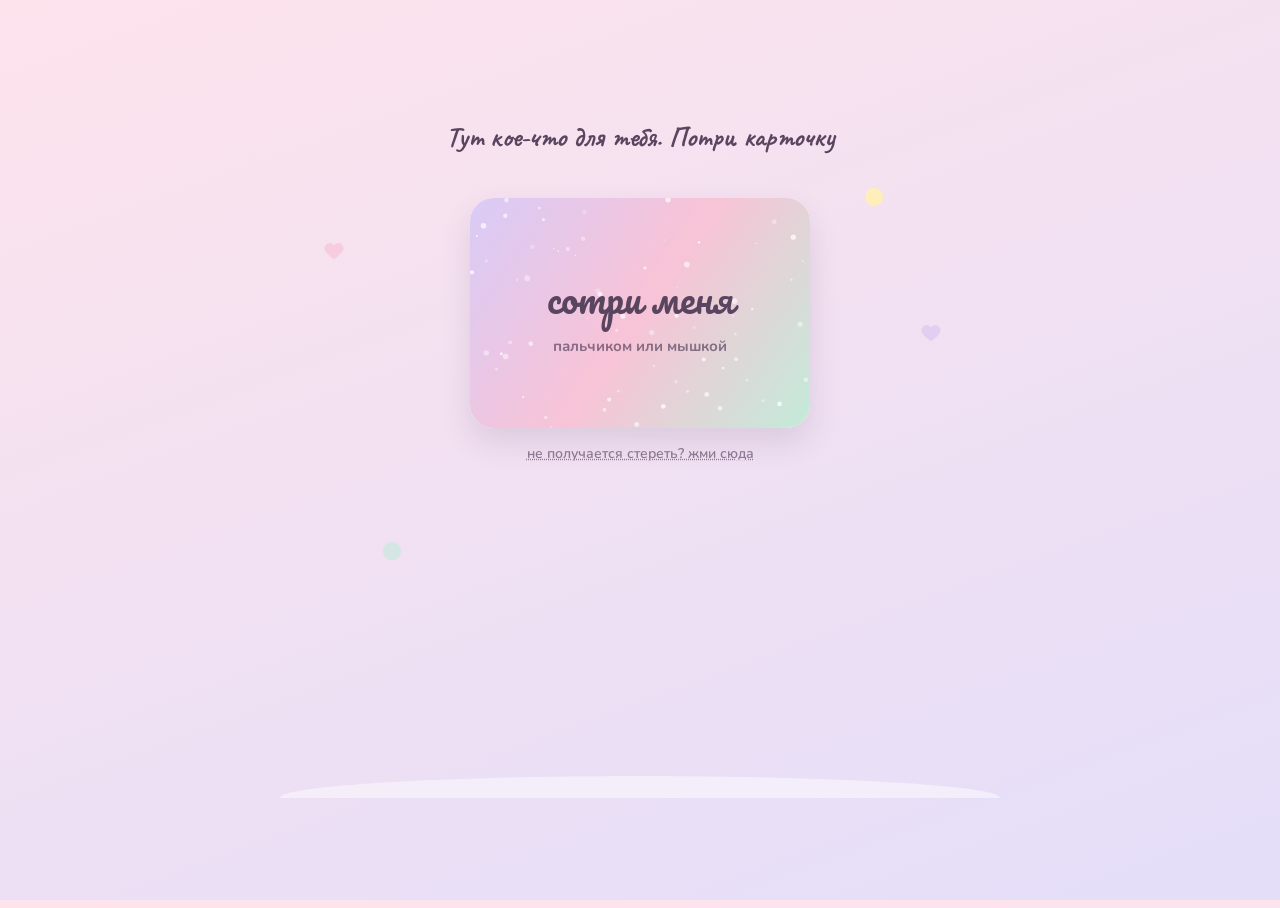
==== index.html @ a7ff7bd0 "Котик-почтальон: приглашение, хаб этапов и пульт Co-Authored-By: Claude Opus 5.5 <noreply@anthropic." ====
<!doctype html>
<html lang="ru">
<head>
<meta charset="utf-8">
<meta name="viewport" content="width=device-width, initial-scale=1, viewport-fit=cover">
<meta name="theme-color" content="#fde3ec">
<title>Котик-почтальон</title>
<link rel="icon" href="data:image/svg+xml,%3Csvg xmlns='http://www.w3.org/2000/svg' viewBox='0 0 24 24'%3E%3Cpath fill='%23f6a6c1' d='M12 21s-7-4.5-9.5-9A5.5 5.5 0 0 1 12 6a5.5 5.5 0 0 1 9.5 6C19 16.5 12 21 12 21z'/%3E%3C/svg%3E">
<link rel="preconnect" href="https://fonts.googleapis.com">
<link rel="stylesheet" href="https://fonts.googleapis.com/css2?family=Caveat:wght@500;700&family=Nunito:wght@500;700;800&family=Pacifico&display=swap">
<link rel="stylesheet" href="css/style.css">
</head>
<body>
<div class="app" id="invite">
  <main class="stage" id="stage">
    <svg class="float" style="left:6%;top:18%" viewBox="0 0 24 24" aria-hidden="true"><path fill="currentColor" d="M12 21s-7-4.5-9.5-9A5.5 5.5 0 0 1 12 6a5.5 5.5 0 0 1 9.5 6C19 16.5 12 21 12 21z"/></svg>
    <svg class="float" style="right:8%;top:30%" viewBox="0 0 24 24" aria-hidden="true"><path fill="currentColor" d="M12 21s-7-4.5-9.5-9A5.5 5.5 0 0 1 12 6a5.5 5.5 0 0 1 9.5 6C19 16.5 12 21 12 21z"/></svg>
    <svg class="float" style="left:14%;top:62%" viewBox="0 0 24 24" aria-hidden="true"><circle cx="12" cy="12" r="10" fill="currentColor"/></svg>
    <svg class="float" style="right:16%;top:10%" viewBox="0 0 24 24" aria-hidden="true"><circle cx="12" cy="12" r="10" fill="currentColor"/></svg>
    <div class="floor"></div>

    <p class="say" id="say" aria-live="polite">Тут кое-что для тебя. Потри карточку</p>

    <section class="card" id="card">
      <h1>Пойдёшь со мной завтра на&nbsp;прогулку? <svg viewBox="0 0 24 24" aria-hidden="true"><path fill="currentColor" d="M12 21s-7-4.5-9.5-9A5.5 5.5 0 0 1 12 6a5.5 5.5 0 0 1 9.5 6C19 16.5 12 21 12 21z"/></svg></h1>
      <canvas id="scratch" aria-label="Стираемый слой. Потри, чтобы открыть вопрос"></canvas>
    </section>
    <div class="helper" id="helper"><button class="link" id="skip" type="button">не получается стереть? жми сюда</button></div>
    <div class="answers" id="answers">
      <button class="btn yes" id="yes" type="button">Да!</button>
      <button class="btn no" id="no" type="button">Нет</button>
    </div>

    <form class="letter" id="letter" hidden>
      <h2>Наша завтрашняя прогулка</h2>
      <div class="lbl"><label for="where">Куда пойдём (твой вариант):</label></div>
      <textarea id="where" rows="2" maxlength="300" placeholder="парк, набережная, туда где красиво…" enterkeyhint="next"></textarea>
      <div class="lbl"><label for="wish">Мои пожелания:</label></div>
      <textarea id="wish" rows="3" maxlength="500" placeholder="во сколько, что взять с собой, чего хочется…"></textarea>
      <div class="hint">можно добавить одним касанием:</div>
      <div class="chips" id="ideas">
        <button type="button" class="chip">кофе с собой</button>
        <button type="button" class="chip">мороженое</button>
        <button type="button" class="chip">много фоточек</button>
        <button type="button" class="chip">держаться за ручки</button>
        <button type="button" class="chip">зайти перекусить</button>
        <button type="button" class="chip">цветочек</button>
        <button type="button" class="chip">обнимашки</button>
      </div>
      <div class="give"><button class="btn yes" id="give" type="submit">Отдать котику</button></div>
    </form>

    <div class="bigenv" id="bigenv" hidden>
      <svg viewBox="0 0 220 140" aria-hidden="true">
        <rect x="3" y="3" width="214" height="134" rx="12" fill="var(--lilac)" stroke="var(--ink)" stroke-width="4"/>
        <path d="M5 135 L95 68 M215 135 L125 68" stroke="var(--ink)" stroke-width="3.5" stroke-linecap="round" fill="none"/>
        <path class="flap" id="flap" d="M5 5 L110 82 L215 5 Z" fill="var(--lilac-d)" stroke="var(--ink)" stroke-width="4" stroke-linejoin="round"/>
        <path id="seal" d="M110 102s-15-9-19-18a10 10 0 0 1 19-6 10 10 0 0 1 19 6c-4 9-19 18-19 18z" fill="var(--pink)" stroke="var(--ink)" stroke-width="3" opacity="0"/>
      </svg>
    </div>

    <section class="final" id="final" hidden>
      <h2>Письмо доставлено!</h2>
      <p id="finalNote">Почти без происшествий. Завтра гуляем!</p>
      <div class="summary" id="summary"></div>
      <div class="row">
        <button class="btn yes" id="toHub" type="button">К нашей прогулке</button>
        <button class="btn" id="copy" type="button" hidden>Скопировать</button>
      </div>
      <div class="row"><button class="link" id="again" type="button">посмотреть ещё раз</button></div>
      <div class="copied" id="copied" aria-live="polite"></div>
    </section>

    <div class="catwrap" id="cat" aria-hidden="true">
      <div class="catflip">
        <div class="catbody">
          <svg viewBox="0 0 200 170">
            <g class="tail">
              <path d="M30 128 C 10 128, 4 108, 14 98" stroke="var(--line)" stroke-width="15" fill="none" stroke-linecap="round"/>
              <path d="M30 128 C 10 128, 4 108, 14 98" stroke="var(--fill)" stroke-width="9" fill="none" stroke-linecap="round"/>
            </g>
            <rect class="leg legB" x="40" y="136" width="22" height="24" rx="11" fill="var(--fill)" stroke="var(--line)" stroke-width="3.5"/>
            <rect class="leg legA" x="138" y="136" width="22" height="24" rx="11" fill="var(--fill)" stroke="var(--line)" stroke-width="3.5"/>
            <g class="squish">
              <path d="M50 46 Q 46 18 60 14 Q 72 18 84 34 Z" fill="var(--fill)" stroke="var(--line)" stroke-width="3.5" stroke-linejoin="round"/>
              <path d="M57 38 Q 56 24 62 22 Q 68 26 74 34 Z" fill="var(--ear)"/>
              <path d="M128 32 Q 142 14 154 16 Q 164 22 160 50 Z" fill="var(--fill)" stroke="var(--line)" stroke-width="3.5" stroke-linejoin="round"/>
              <path d="M136 32 Q 146 22 152 24 Q 156 30 154 40 Z" fill="var(--ear)"/>
              <path d="M34 152 C 14 150, 12 112, 22 88 C 34 52, 72 30, 106 30 C 146 30, 184 56, 188 102 C 191 138, 176 152, 152 152 Z"
                    fill="var(--fill)" stroke="var(--line)" stroke-width="4" stroke-linejoin="round"/>
              <ellipse class="eye" cx="117" cy="90" rx="5" ry="6.5" fill="var(--line)"/>
              <ellipse class="eye" cx="160" cy="88" rx="5" ry="6.5" fill="var(--line)"/>
              <circle cx="118.6" cy="87.6" r="1.8" fill="#fff"/>
              <circle cx="161.6" cy="85.6" r="1.8" fill="#fff"/>
              <ellipse cx="106" cy="106" rx="10" ry="5.5" fill="var(--blush)" opacity=".8"/>
              <ellipse cx="172" cy="103" rx="10" ry="5.5" fill="var(--blush)" opacity=".8"/>
              <path d="M131 99 q4.5 5 9 0 q4.5 5 9 0" stroke="var(--line)" stroke-width="2.8" fill="none" stroke-linecap="round" stroke-linejoin="round"/>
              <g class="plaster" transform="rotate(-18 100 38)">
                <rect x="82" y="31" width="36" height="13" rx="6" fill="#ffe0c2" stroke="var(--line)" stroke-width="2.5"/>
                <path d="M96 34 v7 M104 34 v7" stroke="var(--line)" stroke-width="1.6" opacity=".6"/>
              </g>
            </g>
            <rect class="leg legA" x="58" y="138" width="22" height="22" rx="11" fill="var(--fill)" stroke="var(--line)" stroke-width="3.5"/>
            <rect class="leg legB" x="120" y="138" width="22" height="22" rx="11" fill="var(--fill)" stroke="var(--line)" stroke-width="3.5"/>
          </svg>
          <div class="carry"></div>
          <div class="stars"><svg viewBox="0 0 100 40"><g fill="currentColor" stroke="var(--ink)" stroke-width="2"><path d="M12 14l3 6 6 1-5 4 1 6-5-3-5 3 1-6-5-4 6-1z"/><path d="M50 2l3 6 6 1-5 4 1 6-5-3-5 3 1-6-5-4 6-1z"/><path d="M86 14l3 6 6 1-5 4 1 6-5-3-5 3 1-6-5-4 6-1z"/></g></svg></div>
        </div>
      </div>
    </div>
  </main>
</div>

<template id="tplPaper">
  <svg viewBox="0 0 50 44"><g transform="rotate(-8 25 22)"><rect x="5" y="4" width="40" height="34" rx="3" fill="var(--paper)" stroke="var(--ink)" stroke-width="3"/><path d="M12 14h26M12 21h26M12 28h18" stroke="var(--rule)" stroke-width="3" stroke-linecap="round"/></g></svg>
</template>
<template id="tplEnv">
  <svg viewBox="0 0 60 42"><rect x="2" y="2" width="56" height="38" rx="5" fill="var(--lilac)" stroke="var(--ink)" stroke-width="3"/><path d="M4 4 L30 24 L56 4" stroke="var(--ink)" stroke-width="3" fill="none" stroke-linejoin="round"/><path d="M30 31s-5-3-6.5-6a3.4 3.4 0 0 1 6.5-2 3.4 3.4 0 0 1 6.5 2c-1.5 3-6.5 6-6.5 6z" fill="var(--pink)" stroke="var(--ink)" stroke-width="1.6"/></svg>
</template>


<div class="hub" id="hub" hidden>
  <header class="hub-head">
    <h1>Наша прогулка</h1>
    <p>Котики откроют новые этапы прямо во время свидания. Заглядывай сюда.</p>
  </header>
  <ul class="stage-list" id="stageList"></ul>
  <div class="hub-cats" id="hubCats" aria-hidden="true"></div>
  <div class="row"><button class="link" id="replay" type="button">посмотреть приглашение ещё раз</button></div>
</div>

<div class="play" id="play" hidden>
  <button class="link back" id="back" type="button">← к этапам</button>
  <div id="playBody"></div>
</div>

<script type="module" src="js/main.js"></script>
</body>
</html>
---- css/style.css ----
/* Layout: one "stage" where two mochi cats walk along the floor and paper scenes appear above them. Single pastel look on purpose. */
:root {
  --bg1: #fde3ec; --bg2: #e4def9;
  --ink: #5a4560; --line: #5c474b;
  --pink: #f6a6c1; --pink-d: #e47f9d;
  --mint: #c3ebd9; --butter: #fff0b5; --lilac: #d9cbf7; --lilac-d: #c3b0ee;
  --paper: #fffaf4; --rule: #d6e6f6; --margin: #f8bfd0;
  --white-cat: #ffffff; --grey-cat: #a8a1a6; --ear: #f8b4c4; --blush: #f7a3b8;
  --shadow: rgba(90, 69, 96, .14);
  --f-display: "Pacifico", "Comic Sans MS", cursive;
  --f-body: "Nunito", "Segoe UI", system-ui, sans-serif;
  --f-hand: "Caveat", "Segoe Print", "Comic Sans MS", cursive;
  color-scheme: light;
}
[hidden] { display: none !important; }
*, *::before, *::after { box-sizing: border-box; }
html, body { height: 100%; }
button, canvas { touch-action: manipulation; -webkit-tap-highlight-color: transparent; }
.stage { -webkit-user-select: none; user-select: none; }
.stage textarea { -webkit-user-select: text; user-select: text; }
body {
  background: var(--bg1) linear-gradient(160deg, var(--bg1), var(--bg2)) fixed;
  color: var(--ink); font-family: var(--f-body); font-size: 16px;
  padding-left: max(16px, env(safe-area-inset-left, 0px));
  padding-right: max(16px, env(safe-area-inset-right, 0px));
  overflow-x: hidden;
}
.app { min-height: 100%; display: flex; align-items: center; justify-content: center; padding-block: 12px; }
.stage { position: relative; width: min(720px, 100%); height: clamp(540px, calc(100svh - 24px), 680px); overflow: hidden; transition: height .4s; }

.floor { position: absolute; left: 0; right: 0; bottom: 0; height: 22px; border-radius: 50% 50% 0 0 / 100% 100% 0 0; background: rgba(255,255,255,.45); }
.float { position: absolute; width: 22px; color: var(--pink); opacity: .35; animation: drift 9s ease-in-out infinite; }
.float:nth-child(2) { color: var(--lilac-d); animation-delay: -3s; }
.float:nth-child(3) { color: var(--mint); animation-delay: -6s; opacity: .6; }
.float:nth-child(4) { color: var(--butter); animation-delay: -1.5s; opacity: .9; }
@keyframes drift { 50% { transform: translateY(-18px) rotate(12deg); } }

.say {
  position: absolute; top: 4px; left: 0; right: 0; margin: 0; text-align: center;
  font-family: var(--f-hand); font-size: 28px; font-weight: 700; line-height: 1.1;
  text-wrap: balance; padding-inline: 8px; transition: opacity .3s; z-index: 5;
}

/* scratch card */
.card {
  position: absolute; top: 80px; left: 0; right: 0; margin-inline: auto;
  width: min(340px, 100%); height: 230px; border-radius: 24px;
  background: var(--paper); box-shadow: 0 14px 30px var(--shadow);
  display: grid; place-items: center; text-align: center; padding: 20px;
}
.card h1 { font-family: var(--f-display); font-weight: 400; font-size: 29px; line-height: 1.35; margin: 0; text-wrap: balance; }
.card h1 svg { width: 26px; vertical-align: -3px; color: var(--pink-d); }
.card canvas { position: absolute; inset: 0; width: 100%; height: 100%; border-radius: 24px; touch-action: none !important; cursor: grab; transition: opacity .6s; }
.helper { position: absolute; top: 320px; left: 0; right: 0; text-align: center; }
.link { background: none; border: 0; color: var(--ink); opacity: .65; font: 600 14px var(--f-body); text-decoration: underline dotted; cursor: pointer; padding: 6px; }

.answers { position: absolute; top: 334px; left: 0; right: 0; display: flex; justify-content: center; gap: 22px; opacity: 0; pointer-events: none; transition: opacity .5s; }
.answers.on { opacity: 1; pointer-events: auto; }
.btn {
  font: 800 18px var(--f-body); color: var(--ink); border: 3px solid var(--ink);
  border-radius: 999px; padding: 10px 26px; cursor: pointer; background: var(--paper);
  box-shadow: 0 4px 0 var(--ink); transition: transform .2s, box-shadow .15s;
}
.btn:active { box-shadow: 0 1px 0 var(--ink); }
.btn:focus-visible, .chip:focus-visible, .link:focus-visible, textarea:focus-visible { outline: 3px dashed var(--pink-d); outline-offset: 3px; }
.yes { background: var(--pink); }
.no { background: var(--mint); white-space: nowrap; }
.no.loose { position: absolute; transition: left .25s ease, top .25s ease; z-index: 6; }

/* letter */
.letter {
  position: absolute; top: 76px; left: 0; right: 0; margin-inline: auto; z-index: 4;
  width: min(410px, 100%); border-radius: 6px 6px 18px 18px; padding: 16px 18px 18px 44px;
  background-color: var(--paper);
  background-image: linear-gradient(90deg, transparent 30px, var(--margin) 30px, var(--margin) 32px, transparent 32px),
                    repeating-linear-gradient(transparent 0 31px, var(--rule) 31px 33px);
  box-shadow: 0 14px 30px var(--shadow); transform-origin: 50% 100%;
}
.letter h2 { font-family: var(--f-hand); font-size: 32px; margin: 0 0 2px; line-height: 1; }
.letter .lbl { font-family: var(--f-hand); font-size: 22px; font-weight: 700; margin: 8px 0 6px; }
.chips { display: flex; flex-wrap: wrap; gap: 6px; }
.chip {
  font: 700 14px var(--f-body); color: var(--ink); background: #fff; cursor: pointer;
  border: 2px solid var(--lilac-d); border-radius: 999px; padding: 7px 12px; transition: background .15s, transform .15s;
}
.chip.added { background: var(--butter); border-color: var(--ink); transform: rotate(-2deg) scale(1.05); }
.hint { font-size: 13px; opacity: .65; margin: 6px 0 6px; }
textarea {
  width: 100%; margin-top: 0; min-height: 66px; display: block; resize: none; border: 0; background: transparent;
  font: 600 24px/33px var(--f-hand); color: var(--ink); padding: 0;
}
textarea::placeholder { color: var(--ink); opacity: .4; }
.give { margin-top: 10px; display: flex; justify-content: flex-end; }
.shake { animation: shake .4s; }
@keyframes shake { 25% { transform: translateX(-6px) } 75% { transform: translateX(6px) } }

/* big envelope */
.bigenv { position: absolute; top: 170px; left: 0; right: 0; margin-inline: auto; width: 220px; z-index: 4; }
.bigenv svg { width: 100%; overflow: visible; display: block; }
.flap { transform-box: fill-box; transform-origin: 50% 0; }

/* final */
.final {
  position: absolute; top: 40px; left: 0; right: 0; margin-inline: auto; z-index: 4;
  width: min(390px, 100%); background: var(--paper); border-radius: 24px; padding: 22px;
  box-shadow: 0 14px 30px var(--shadow); text-align: center;
}
.final h2 { font-family: var(--f-display); font-weight: 400; font-size: 28px; margin: 0 0 6px; }
.final p { margin: 0 0 10px; line-height: 1.45; }
.summary { font-family: var(--f-hand); font-size: 23px; line-height: 1.2; text-align: left; background: var(--butter); border-radius: 14px; padding: 12px 14px; margin: 12px 0 14px; white-space: pre-wrap; max-height: 170px; overflow: auto; }
.row { display: flex; flex-wrap: wrap; gap: 12px; justify-content: center; align-items: center; }
.copied { font-weight: 800; color: var(--pink-d); min-height: 1.4em; margin-top: 8px; }

/* mochi cats */
.catwrap { --fill: var(--white-cat); position: absolute; left: 0; bottom: 6px; width: clamp(130px, 34vw, 165px); z-index: 3; will-change: transform; }
.catwrap.grey { --fill: var(--grey-cat); }
.catflip { transition: transform .18s; }
.catbody { position: relative; transform-origin: 80% 97%; }
.catbody svg { display: block; width: 100%; overflow: visible; }
.carry { position: absolute; left: 58%; top: 52%; width: 32%; }
.carry svg { width: 100%; display: block; }
.leg, .eye, .tail, .squish { transform-box: fill-box; }
.leg { transform-origin: 50% 0; }
.eye { transform-origin: 50% 50%; animation: blink 4.5s infinite; }
.grey .eye { animation-delay: -2s; }
.tail { transform-origin: 100% 80%; animation: wag 1.4s ease-in-out infinite alternate; }
.squish { transform-origin: 50% 100%; animation: breathe 2.2s ease-in-out infinite; }
@keyframes blink { 0%, 93%, 100% { transform: scaleY(1) } 96% { transform: scaleY(.1) } }
@keyframes wag { from { transform: rotate(-14deg) } to { transform: rotate(14deg) } }
@keyframes breathe { 50% { transform: scale(1.025, .975) } }
.walking .legA { animation: step .3s ease-in-out infinite alternate; }
.walking .legB { animation: step .3s ease-in-out infinite alternate-reverse; }
.walking .squish { animation: waddle .3s ease-in-out infinite alternate; }
@keyframes step { from { transform: rotate(24deg) } to { transform: rotate(-24deg) } }
@keyframes waddle { from { transform: rotate(-3deg) translateY(0) } to { transform: rotate(3deg) translateY(-4px) } }
.plaster { opacity: 0; transition: opacity .3s; }
.hurt .plaster { opacity: 1; }
.stars { position: absolute; left: 30%; top: -4%; width: 50%; pointer-events: none; opacity: 0; color: #f3c64e; }
.stars svg { width: 100%; animation: spin 1s linear infinite; }
@keyframes spin { to { transform: rotate(360deg) } }
.flyenv { position: absolute; z-index: 3; pointer-events: none; }
.flyenv svg { width: 100%; display: block; }
.burst { position: absolute; width: 22px; pointer-events: none; z-index: 7; }

@media (prefers-reduced-motion: reduce) {
  .eye, .tail, .float, .stars svg, .squish { animation: none; }
}

/* ---------- hub and stages ---------- */
.hub, .play { width: min(460px, 100%); margin-inline: auto; padding-block: 28px 40px; display: flex; flex-direction: column; gap: 18px; }
.hub-head { text-align: center; }
.hub-head h1 { font-family: var(--f-display); font-weight: 400; font-size: 34px; margin: 0 0 6px; }
.hub-head p { margin: 0; line-height: 1.45; text-wrap: balance; }
.stage-list { list-style: none; margin: 0; padding: 0; display: flex; flex-direction: column; gap: 12px; }
.stage-item {
  width: 100%; display: flex; align-items: center; gap: 14px; text-align: left; cursor: pointer;
  background: var(--paper); color: var(--ink); border: 3px solid var(--ink); border-radius: 20px;
  padding: 14px 16px; box-shadow: 0 4px 0 var(--ink); font: inherit; transition: transform .15s;
}
.stage-item:active { transform: translateY(3px); box-shadow: 0 1px 0 var(--ink); }
.stage-item:focus-visible { outline: 3px dashed var(--pink-d); outline-offset: 3px; }
.stage-item.locked { cursor: default; opacity: .6; box-shadow: none; border-style: dashed; }
.stage-num { flex: none; width: 36px; height: 36px; border-radius: 50%; background: var(--pink); display: grid; place-items: center; font-weight: 800; }
.locked .stage-num { background: var(--lilac); }
.stage-text { flex: 1; min-width: 0; display: flex; flex-direction: column; gap: 2px; }
.stage-text b { font-size: 17px; line-height: 1.25; }
.stage-text small { font-size: 14px; opacity: .75; }
.pill { flex: none; font-size: 12px; font-weight: 800; border-radius: 999px; padding: 4px 10px; background: var(--mint); }
.locked .pill { background: var(--butter); }
.hub-cats { display: flex; justify-content: center; gap: 0; margin-top: 10px; }
.mini-cat { --fill: var(--white-cat); width: 130px; }
.mini-cat.grey { --fill: var(--grey-cat); }
.mini-cat.flipped svg { transform: scaleX(-1); }
.mini-cat svg { display: block; width: 100%; overflow: visible; }
.mini-cat .plaster { display: none; }

.back { align-self: flex-start; }
.panel { background: var(--paper); border-radius: 24px; padding: 22px 20px; box-shadow: 0 14px 30px var(--shadow); display: flex; flex-direction: column; gap: 12px; }
.panel-title { font-family: var(--f-display); font-weight: 400; font-size: 26px; line-height: 1.3; margin: 0; text-align: center; text-wrap: balance; }
.panel .sub { margin: 0; text-align: center; opacity: .75; }
.progress { display: flex; align-items: center; gap: 10px; font-weight: 800; font-size: 14px; font-variant-numeric: tabular-nums; }
.bar { flex: 1; height: 10px; border-radius: 999px; background: var(--lilac); overflow: hidden; }
.bar i { display: block; height: 100%; background: var(--pink-d); border-radius: inherit; transition: width .4s; }
.question { font-family: var(--f-hand); font-size: 30px; font-weight: 700; line-height: 1.15; margin: 4px 0; text-wrap: balance; }
.opts { display: flex; flex-direction: column; gap: 10px; }
.opt {
  font: 700 17px var(--f-body); color: var(--ink); background: #fff; text-align: left; cursor: pointer;
  border: 2px solid var(--lilac-d); border-radius: 16px; padding: 13px 16px; transition: background .2s, transform .2s;
}
.opt:disabled { cursor: default; }
.opt.chosen { border-color: var(--ink); }
.opt.right { background: var(--mint); border-color: var(--ink); }
.opt.wrong { background: #fbd0d8; transform: rotate(-1deg); }
.react { font-family: var(--f-hand); font-size: 24px; font-weight: 700; text-align: center; margin: 0; min-height: 1.2em; }
.big-score { font-family: var(--f-display); font-size: 64px; text-align: center; margin: 0; line-height: 1.2; font-variant-numeric: tabular-nums; }
.big-score small { font-family: var(--f-body); font-size: 20px; font-weight: 800; }
.verdict { font-family: var(--f-hand); font-size: 28px; font-weight: 700; text-align: center; margin: 0; text-wrap: balance; }
.note { text-align: center; margin: 0; font-size: 14px; opacity: .75; min-height: 1.2em; }
.qcard {
  min-height: 220px; display: flex; flex-direction: column; justify-content: center; gap: 10px; text-align: center;
  background: var(--butter); border: 3px solid var(--ink); border-radius: 22px; padding: 22px 18px;
}
.qnum { font-weight: 800; font-size: 13px; opacity: .6; font-variant-numeric: tabular-nums; }
.qtext { font-family: var(--f-hand); font-size: 30px; font-weight: 700; line-height: 1.15; margin: 0; text-wrap: balance; }
.field { display: flex; flex-direction: column; gap: 6px; }
.field .lbl { font-family: var(--f-hand); font-size: 24px; font-weight: 700; }
.form textarea {
  border: 2px solid var(--lilac-d); border-radius: 14px; padding: 8px 12px; background: #fff;
  font: 600 22px/1.3 var(--f-hand); min-height: 70px;
}
.hearts { display: flex; gap: 6px; }
.hearts button { width: 46px; height: 46px; padding: 6px; border: 0; background: none; cursor: pointer; color: var(--lilac); transition: transform .15s, color .15s; }
.hearts button svg { width: 100%; height: 100%; fill: currentColor; stroke: var(--ink); stroke-width: 1.5; }
.hearts button.on { color: var(--pink-d); transform: scale(1.1); }
.burst.fixed { position: fixed; }
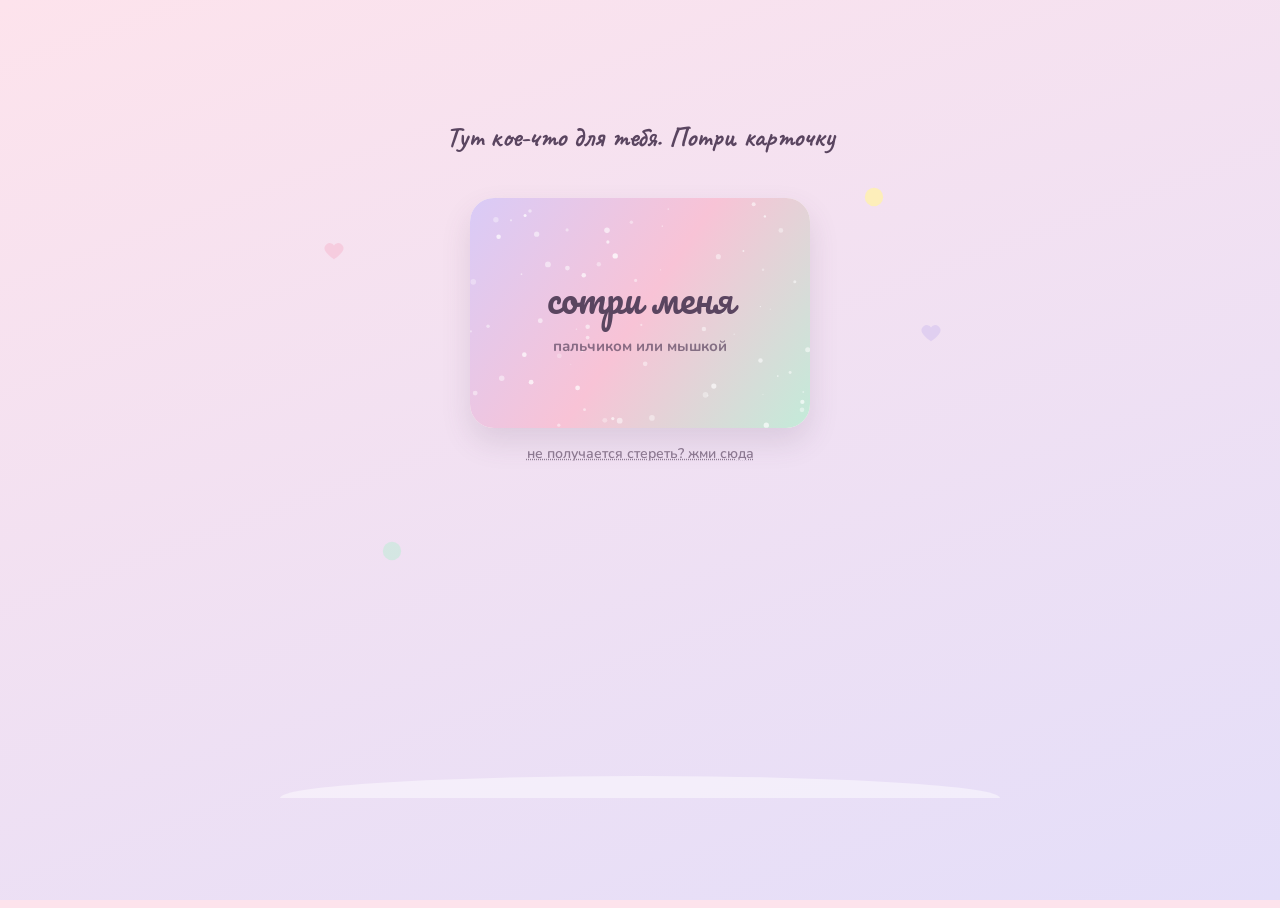
==== commit 64b7e827: "Вопросы для давней пары, этап «Кто из нас?», подписи от второго лица Co-Authored-By: Claude Opus 5.5" ====
--- a/index.html
+++ b/index.html
@@ -35,7 +35,7 @@
       <h2>Наша завтрашняя прогулка</h2>
       <div class="lbl"><label for="where">Куда пойдём (твой вариант):</label></div>
       <textarea id="where" rows="2" maxlength="300" placeholder="парк, набережная, туда где красиво…" enterkeyhint="next"></textarea>
-      <div class="lbl"><label for="wish">Мои пожелания:</label></div>
+      <div class="lbl"><label for="wish">Твои пожелания:</label></div>
       <textarea id="wish" rows="3" maxlength="500" placeholder="во сколько, что взять с собой, чего хочется…"></textarea>
       <div class="hint">можно добавить одним касанием:</div>
       <div class="chips" id="ideas">
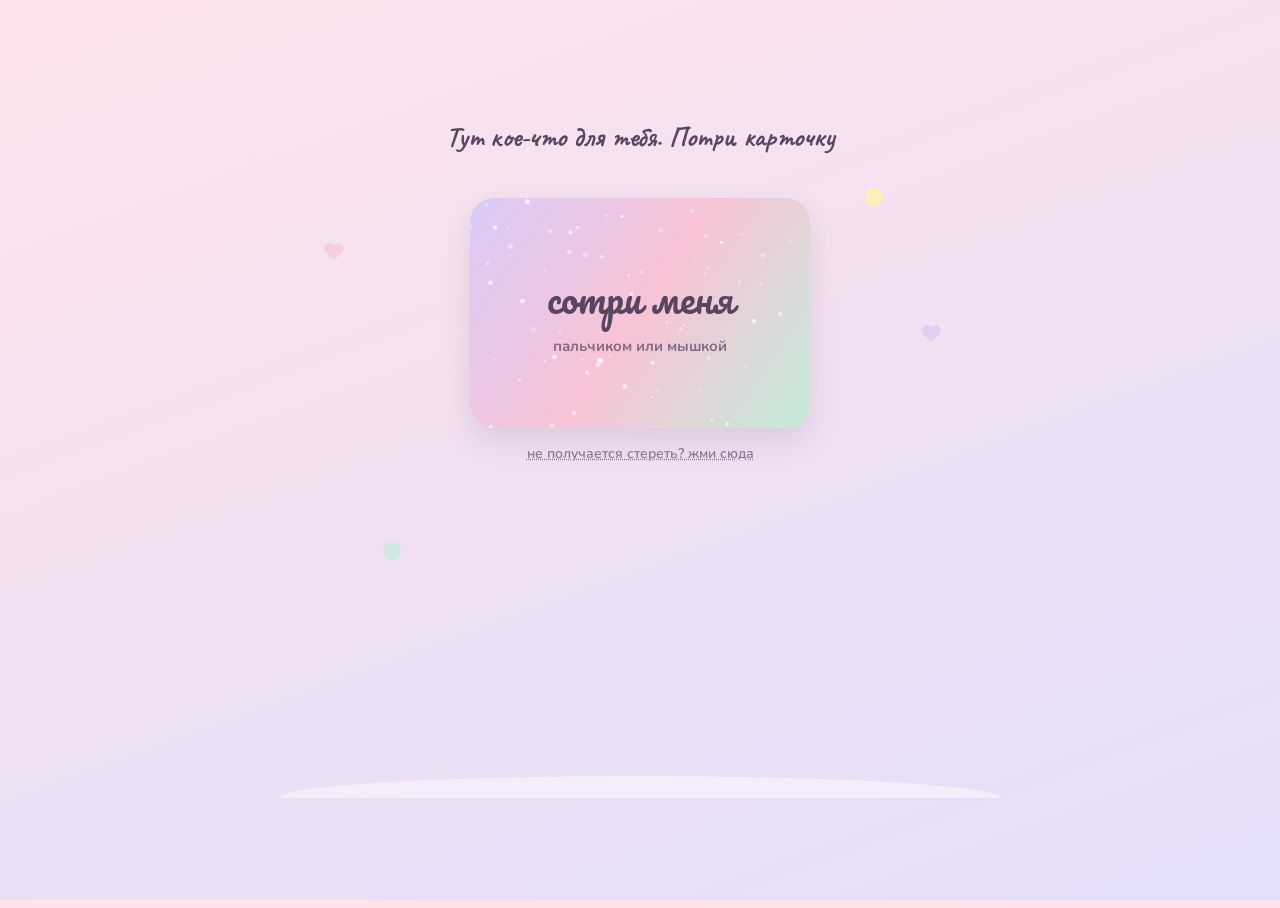
==== commit 88359714: "Telegram вместо Firebase, секретные слова, исправленные и пикантные вопросы Co-Authored-By: Claude O" ====
--- a/index.html
+++ b/index.html
@@ -122,7 +122,7 @@
 <div class="hub" id="hub" hidden>
   <header class="hub-head">
     <h1>Наша прогулка</h1>
-    <p>Котики откроют новые этапы прямо во время свидания. Заглядывай сюда.</p>
+    <p>Новые этапы откроются во время свидания: я скажу тебе секретное слово.</p>
   </header>
   <ul class="stage-list" id="stageList"></ul>
   <div class="hub-cats" id="hubCats" aria-hidden="true"></div>
--- a/css/style.css
+++ b/css/style.css
@@ -213,3 +213,12 @@
 .hearts button svg { width: 100%; height: 100%; fill: currentColor; stroke: var(--ink); stroke-width: 1.5; }
 .hearts button.on { color: var(--pink-d); transform: scale(1.1); }
 .burst.fixed { position: fixed; }
+.unlock { display: grid; grid-template-columns: 1fr auto; gap: 8px; margin-top: 8px; padding-inline: 4px; }
+.unlock input {
+  min-width: 0; font: 600 16px var(--f-body); color: var(--ink); background: #fff;
+  border: 2px solid var(--lilac-d); border-radius: 999px; padding: 10px 16px;
+}
+.unlock input:focus-visible { outline: 3px dashed var(--pink-d); outline-offset: 2px; }
+.unlock .btn { padding: 8px 18px; font-size: 16px; }
+.unlock .note { grid-column: 1 / -1; text-align: left; padding-left: 12px; }
+.sr { position: absolute; width: 1px; height: 1px; overflow: hidden; clip: rect(0 0 0 0); white-space: nowrap; }
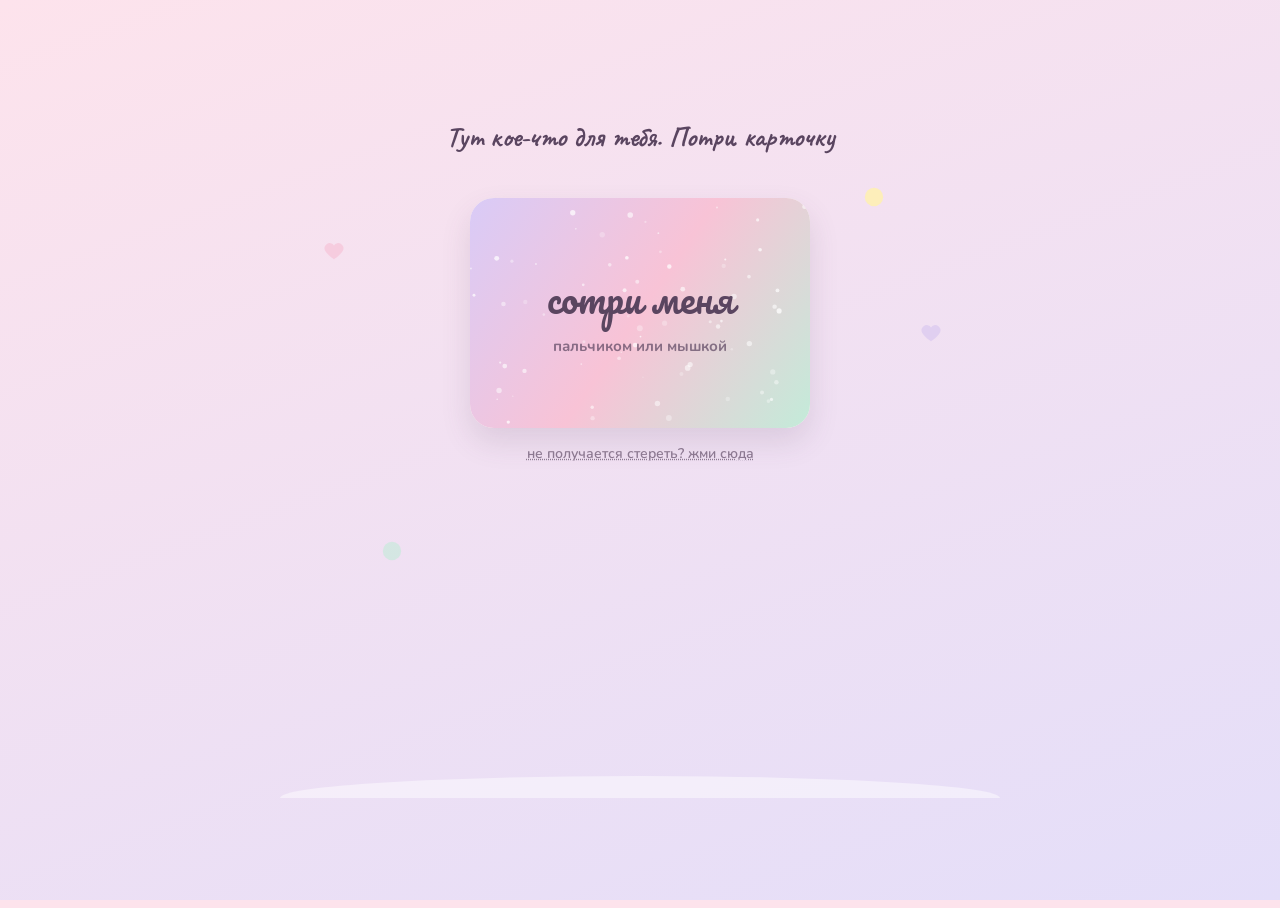
==== commit 7dd8d4c1: "10 сценок с котиками в хабе, подключён Telegram-бот Co-Authored-By: Claude Opus 5.5 <noreply@anthrop" ====
--- a/index.html
+++ b/index.html
@@ -125,7 +125,8 @@
     <p>Новые этапы откроются во время свидания: я скажу тебе секретное слово.</p>
   </header>
   <ul class="stage-list" id="stageList"></ul>
-  <div class="hub-cats" id="hubCats" aria-hidden="true"></div>
+  <div class="hub-cats" id="hubCats"></div>
+  <p class="scene-caption" id="sceneCaption" aria-live="polite">Нажми на котиков</p>
   <div class="row"><button class="link" id="replay" type="button">посмотреть приглашение ещё раз</button></div>
 </div>
 
--- a/css/style.css
+++ b/css/style.css
@@ -222,3 +222,20 @@
 .unlock .btn { padding: 8px 18px; font-size: 16px; }
 .unlock .note { grid-column: 1 / -1; text-align: left; padding-left: 12px; }
 .sr { position: absolute; width: 1px; height: 1px; overflow: hidden; clip: rect(0 0 0 0); white-space: nowrap; }
+
+/* ---------- hub cat scenes ---------- */
+.hub-cats { position: relative; width: 280px; max-width: 100%; height: 180px; margin: 24px auto 0; align-items: flex-end; cursor: pointer; -webkit-tap-highlight-color: transparent; }
+.hub-cats:focus-visible { outline: 3px dashed var(--pink-d); outline-offset: 8px; border-radius: 20px; }
+.hub-cats .mini-cat { position: relative; z-index: 2; }
+.hub-cats.sleepy .eye { animation: none; transform: scaleY(.12); }
+.hub-cats.sleepy circle[fill="#fff"] { opacity: 0; }
+.scene-prop { position: absolute; pointer-events: none; }
+.scene-prop svg { display: block; width: 100%; overflow: visible; }
+.scene-text { width: 0; height: 0; overflow: visible; }
+.scene-text span { position: absolute; transform: translate(-50%, -50%); white-space: nowrap; font-family: var(--f-hand); font-weight: 700; color: var(--ink); }
+.scene-prop.drop { height: 12px; border-radius: 2px; background: #9cc3ea; opacity: .8; }
+.scene-prop.night { height: 208px; border-radius: 26px; background: radial-gradient(circle at 70% 20%, #6c5aa0, #3b3163 70%); }
+.scene-prop.star { height: 4px; border-radius: 50%; background: #fff7c9; box-shadow: 0 0 6px #fff7c9; }
+.scene-prop.shooting { height: 3px; border-radius: 3px; background: linear-gradient(90deg, transparent, #fff7c9); }
+.scene-prop.flash { height: 208px; border-radius: 26px; background: #fff; }
+.scene-caption { text-align: center; margin: 4px 0 0; font-family: var(--f-hand); font-size: 24px; font-weight: 700; min-height: 1.2em; }
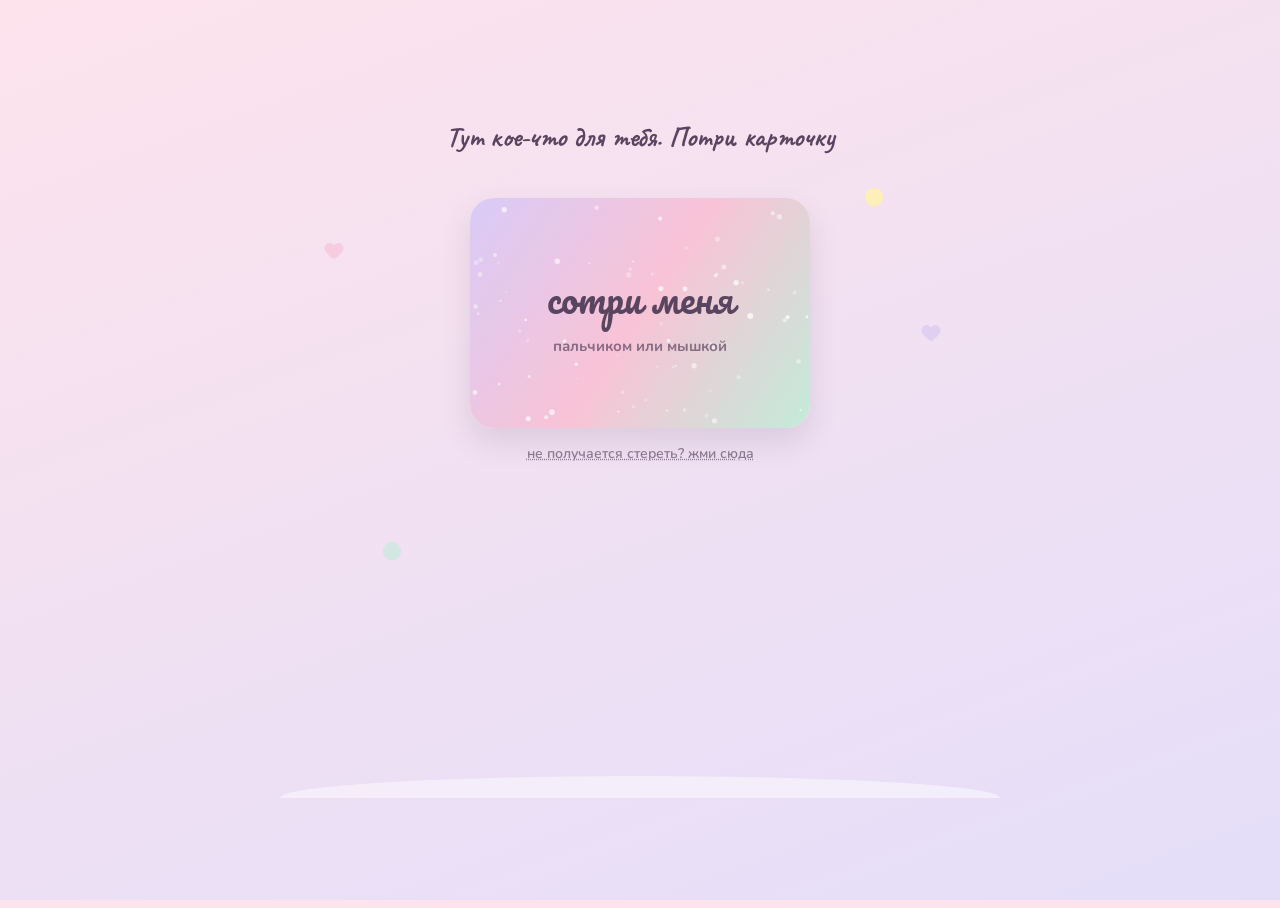
==== commit 6f6addec: "Этапы открываются вопросами о нас, японские сценки и букет лаванды Co-Authored-By: Claude Opus 5.5 <" ====
--- a/index.html
+++ b/index.html
@@ -122,7 +122,7 @@
 <div class="hub" id="hub" hidden>
   <header class="hub-head">
     <h1>Наша прогулка</h1>
-    <p>Новые этапы откроются во время свидания: я скажу тебе секретное слово.</p>
+    <p>Новые этапы откроются во время свидания. Чтобы открыть этап, ответь на вопрос о нас.</p>
   </header>
   <ul class="stage-list" id="stageList"></ul>
   <div class="hub-cats" id="hubCats"></div>
--- a/css/style.css
+++ b/css/style.css
@@ -239,3 +239,6 @@
 .scene-prop.shooting { height: 3px; border-radius: 3px; background: linear-gradient(90deg, transparent, #fff7c9); }
 .scene-prop.flash { height: 208px; border-radius: 26px; background: #fff; }
 .scene-caption { text-align: center; margin: 4px 0 0; font-family: var(--f-hand); font-size: 24px; font-weight: 700; min-height: 1.2em; }
+.unlock-q { grid-column: 1 / -1; font-family: var(--f-hand); font-size: 22px; font-weight: 700; line-height: 1.15; padding-left: 8px; }
+.hub-cats.blushing .mini-cat:first-child ellipse[fill="var(--blush)"] { opacity: 1; transform-box: fill-box; transform-origin: center; transform: scale(1.4); transition: transform .3s; }
+.lantern-glow { filter: drop-shadow(0 0 8px #ffd27a); }
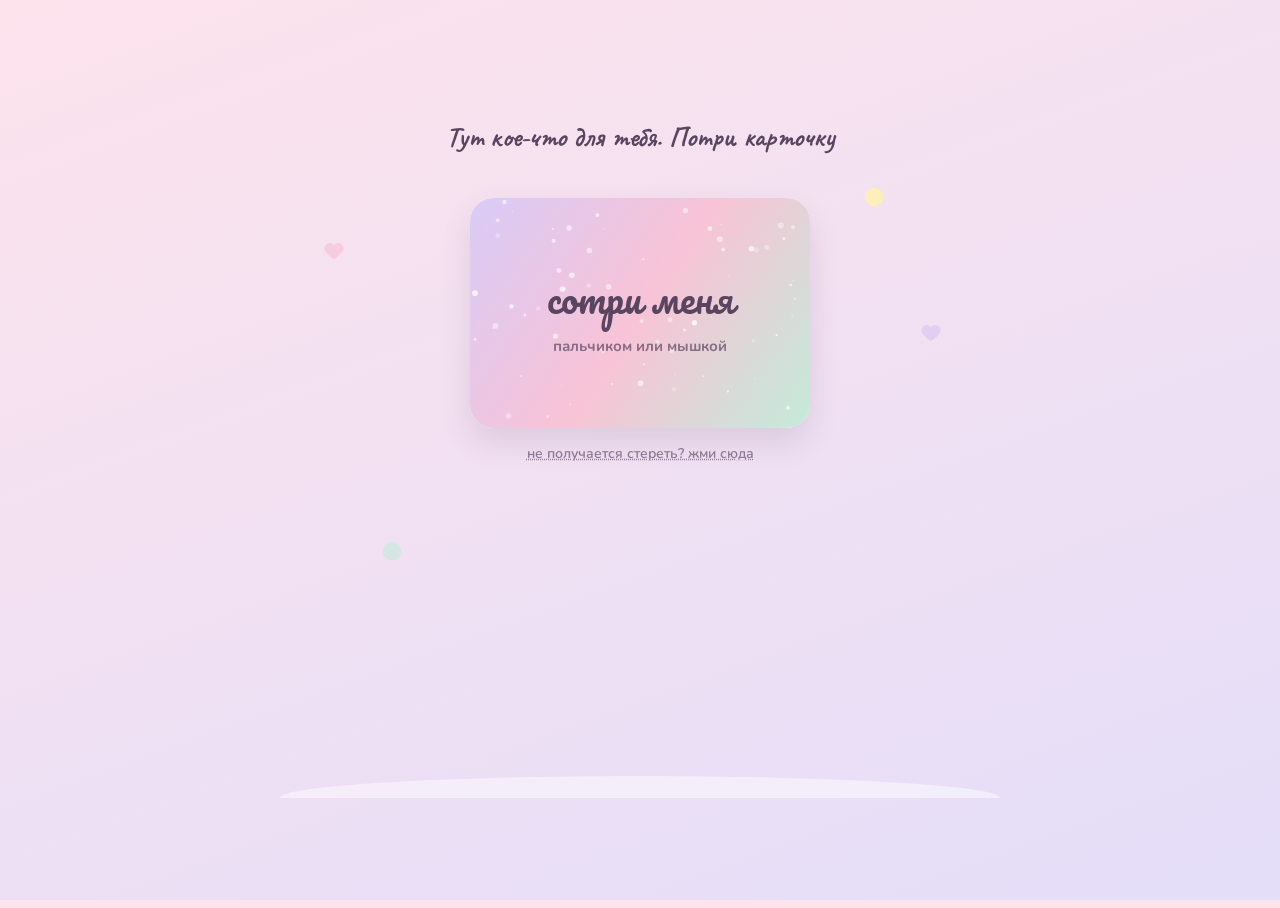
==== commit baa3635c: "Письмо несёт серый котик Co-Authored-By: Claude Opus 5.5 <noreply@anthropic.com>" ====
--- a/index.html
+++ b/index.html
@@ -71,7 +71,7 @@
       <div class="copied" id="copied" aria-live="polite"></div>
     </section>
 
-    <div class="catwrap" id="cat" aria-hidden="true">
+    <div class="catwrap grey" id="cat" aria-hidden="true">
       <div class="catflip">
         <div class="catbody">
           <svg viewBox="0 0 200 170">
--- a/css/style.css
+++ b/css/style.css
@@ -242,3 +242,13 @@
 .unlock-q { grid-column: 1 / -1; font-family: var(--f-hand); font-size: 22px; font-weight: 700; line-height: 1.15; padding-left: 8px; }
 .hub-cats.blushing .mini-cat:first-child ellipse[fill="var(--blush)"] { opacity: 1; transform-box: fill-box; transform-origin: center; transform: scale(1.4); transition: transform .3s; }
 .lantern-glow { filter: drop-shadow(0 0 8px #ffd27a); }
+.waiting { background: var(--paper); border: 3px dashed var(--lilac-d); border-radius: 20px; padding: 22px 18px; text-align: center; display: flex; flex-direction: column; gap: 8px; align-items: center; }
+.waiting b { font-family: var(--f-hand); font-size: 28px; }
+.waiting span { line-height: 1.45; text-wrap: balance; }
+.dots { display: flex; gap: 6px; }
+.dots i { width: 9px; height: 9px; border-radius: 50%; background: var(--pink-d); animation: dot 1.2s infinite ease-in-out; }
+.dots i:nth-child(2) { animation-delay: .2s; }
+.dots i:nth-child(3) { animation-delay: .4s; }
+@keyframes dot { 0%, 80%, 100% { transform: scale(.5); opacity: .4; } 40% { transform: scale(1); opacity: 1; } }
+.kissmark { position: absolute; width: 110px; z-index: 8; pointer-events: none; }
+.kissmark svg { width: 100%; display: block; }
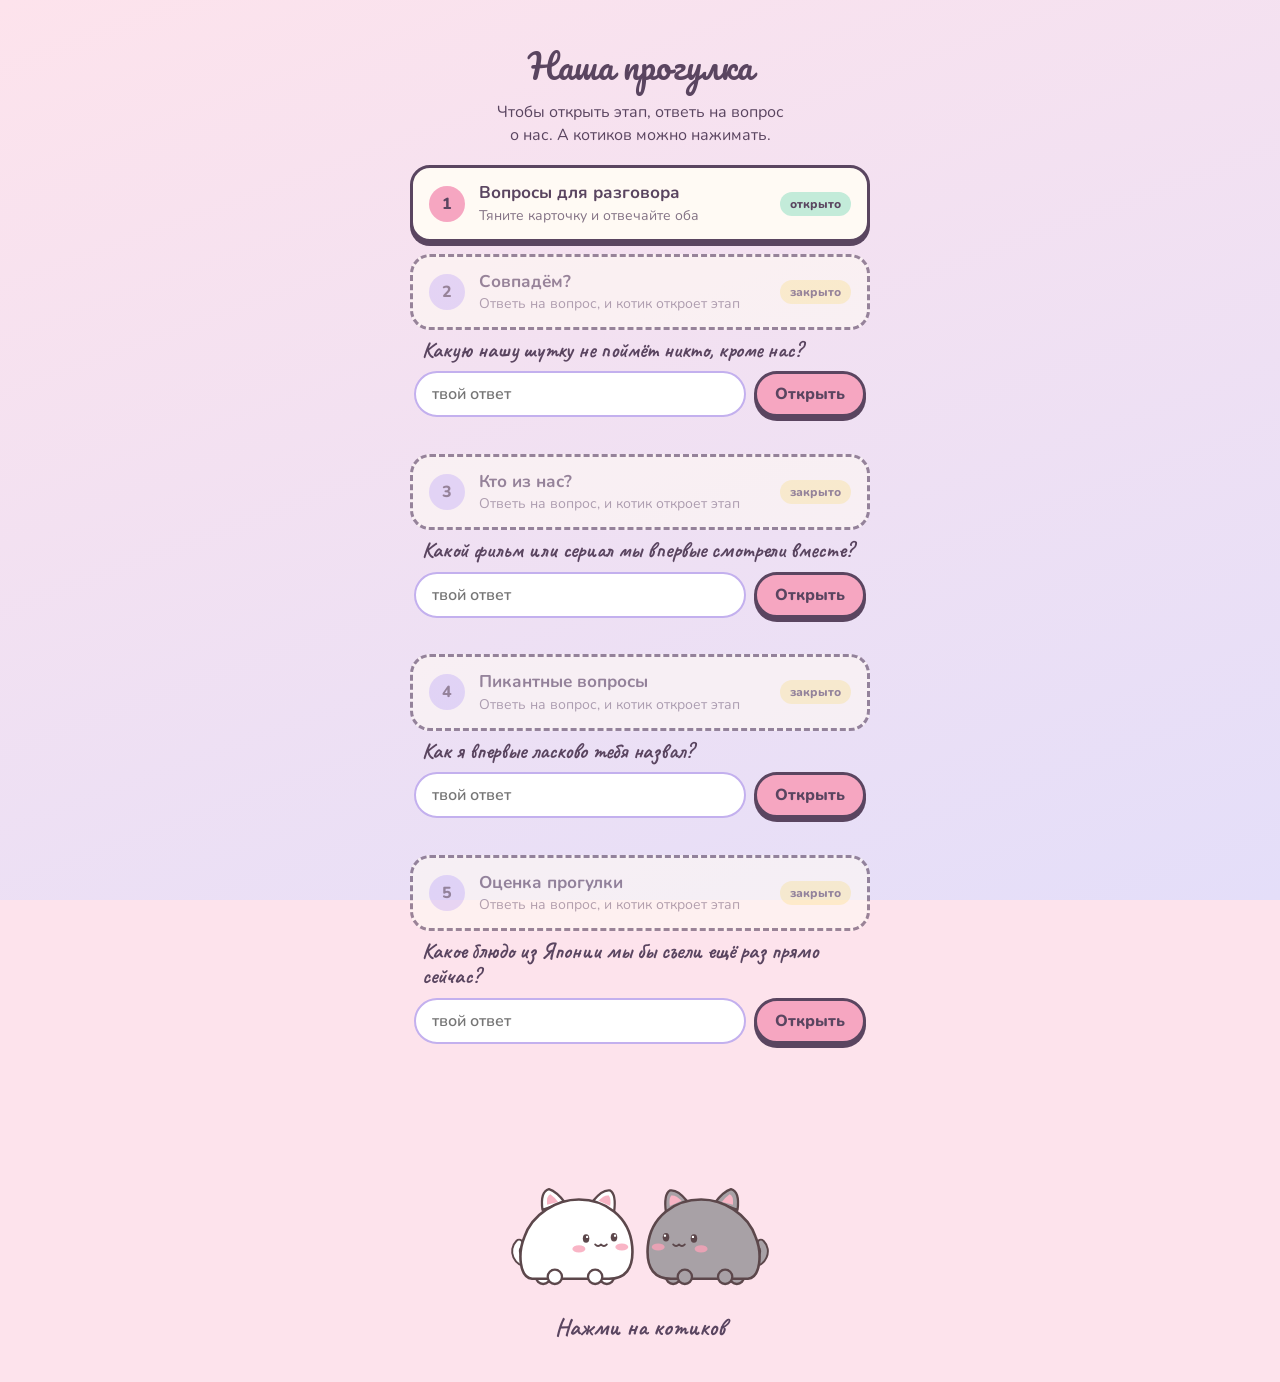
==== commit d449b2cb: "Убрал письмо и ожидание сигнала: сайт сразу открывается на этапах Co-Authored-By: Claude Opus 5.5 <n" ====
--- a/index.html
+++ b/index.html
@@ -11,70 +11,8 @@
 <link rel="stylesheet" href="css/style.css">
 </head>
 <body>
-<div class="app" id="invite">
-  <main class="stage" id="stage">
-    <svg class="float" style="left:6%;top:18%" viewBox="0 0 24 24" aria-hidden="true"><path fill="currentColor" d="M12 21s-7-4.5-9.5-9A5.5 5.5 0 0 1 12 6a5.5 5.5 0 0 1 9.5 6C19 16.5 12 21 12 21z"/></svg>
-    <svg class="float" style="right:8%;top:30%" viewBox="0 0 24 24" aria-hidden="true"><path fill="currentColor" d="M12 21s-7-4.5-9.5-9A5.5 5.5 0 0 1 12 6a5.5 5.5 0 0 1 9.5 6C19 16.5 12 21 12 21z"/></svg>
-    <svg class="float" style="left:14%;top:62%" viewBox="0 0 24 24" aria-hidden="true"><circle cx="12" cy="12" r="10" fill="currentColor"/></svg>
-    <svg class="float" style="right:16%;top:10%" viewBox="0 0 24 24" aria-hidden="true"><circle cx="12" cy="12" r="10" fill="currentColor"/></svg>
-    <div class="floor"></div>
-
-    <p class="say" id="say" aria-live="polite">Тут кое-что для тебя. Потри карточку</p>
-
-    <section class="card" id="card">
-      <h1>Пойдёшь со мной завтра на&nbsp;прогулку? <svg viewBox="0 0 24 24" aria-hidden="true"><path fill="currentColor" d="M12 21s-7-4.5-9.5-9A5.5 5.5 0 0 1 12 6a5.5 5.5 0 0 1 9.5 6C19 16.5 12 21 12 21z"/></svg></h1>
-      <canvas id="scratch" aria-label="Стираемый слой. Потри, чтобы открыть вопрос"></canvas>
-    </section>
-    <div class="helper" id="helper"><button class="link" id="skip" type="button">не получается стереть? жми сюда</button></div>
-    <div class="answers" id="answers">
-      <button class="btn yes" id="yes" type="button">Да!</button>
-      <button class="btn no" id="no" type="button">Нет</button>
-    </div>
-
-    <form class="letter" id="letter" hidden>
-      <h2>Наша завтрашняя прогулка</h2>
-      <div class="lbl"><label for="where">Куда пойдём (твой вариант):</label></div>
-      <textarea id="where" rows="2" maxlength="300" placeholder="парк, набережная, туда где красиво…" enterkeyhint="next"></textarea>
-      <div class="lbl"><label for="wish">Твои пожелания:</label></div>
-      <textarea id="wish" rows="3" maxlength="500" placeholder="во сколько, что взять с собой, чего хочется…"></textarea>
-      <div class="hint">можно добавить одним касанием:</div>
-      <div class="chips" id="ideas">
-        <button type="button" class="chip">кофе с собой</button>
-        <button type="button" class="chip">мороженое</button>
-        <button type="button" class="chip">много фоточек</button>
-        <button type="button" class="chip">держаться за ручки</button>
-        <button type="button" class="chip">зайти перекусить</button>
-        <button type="button" class="chip">цветочек</button>
-        <button type="button" class="chip">обнимашки</button>
-      </div>
-      <div class="give"><button class="btn yes" id="give" type="submit">Отдать котику</button></div>
-    </form>
-
-    <div class="bigenv" id="bigenv" hidden>
-      <svg viewBox="0 0 220 140" aria-hidden="true">
-        <rect x="3" y="3" width="214" height="134" rx="12" fill="var(--lilac)" stroke="var(--ink)" stroke-width="4"/>
-        <path d="M5 135 L95 68 M215 135 L125 68" stroke="var(--ink)" stroke-width="3.5" stroke-linecap="round" fill="none"/>
-        <path class="flap" id="flap" d="M5 5 L110 82 L215 5 Z" fill="var(--lilac-d)" stroke="var(--ink)" stroke-width="4" stroke-linejoin="round"/>
-        <path id="seal" d="M110 102s-15-9-19-18a10 10 0 0 1 19-6 10 10 0 0 1 19 6c-4 9-19 18-19 18z" fill="var(--pink)" stroke="var(--ink)" stroke-width="3" opacity="0"/>
-      </svg>
-    </div>
-
-    <section class="final" id="final" hidden>
-      <h2>Письмо доставлено!</h2>
-      <p id="finalNote">Почти без происшествий. Завтра гуляем!</p>
-      <div class="summary" id="summary"></div>
-      <div class="row">
-        <button class="btn yes" id="toHub" type="button">К нашей прогулке</button>
-        <button class="btn" id="copy" type="button" hidden>Скопировать</button>
-      </div>
-      <div class="row"><button class="link" id="again" type="button">посмотреть ещё раз</button></div>
-      <div class="copied" id="copied" aria-live="polite"></div>
-    </section>
-
-    <div class="catwrap grey" id="cat" aria-hidden="true">
-      <div class="catflip">
-        <div class="catbody">
-          <svg viewBox="0 0 200 170">
+<template id="catSvg">
+<svg viewBox="0 0 200 170">
             <g class="tail">
               <path d="M30 128 C 10 128, 4 108, 14 98" stroke="var(--line)" stroke-width="15" fill="none" stroke-linecap="round"/>
               <path d="M30 128 C 10 128, 4 108, 14 98" stroke="var(--fill)" stroke-width="9" fill="none" stroke-linecap="round"/>
@@ -103,31 +41,17 @@
             <rect class="leg legA" x="58" y="138" width="22" height="22" rx="11" fill="var(--fill)" stroke="var(--line)" stroke-width="3.5"/>
             <rect class="leg legB" x="120" y="138" width="22" height="22" rx="11" fill="var(--fill)" stroke="var(--line)" stroke-width="3.5"/>
           </svg>
-          <div class="carry"></div>
-          <div class="stars"><svg viewBox="0 0 100 40"><g fill="currentColor" stroke="var(--ink)" stroke-width="2"><path d="M12 14l3 6 6 1-5 4 1 6-5-3-5 3 1-6-5-4 6-1z"/><path d="M50 2l3 6 6 1-5 4 1 6-5-3-5 3 1-6-5-4 6-1z"/><path d="M86 14l3 6 6 1-5 4 1 6-5-3-5 3 1-6-5-4 6-1z"/></g></svg></div>
-        </div>
-      </div>
-    </div>
-  </main>
-</div>
-
-<template id="tplPaper">
-  <svg viewBox="0 0 50 44"><g transform="rotate(-8 25 22)"><rect x="5" y="4" width="40" height="34" rx="3" fill="var(--paper)" stroke="var(--ink)" stroke-width="3"/><path d="M12 14h26M12 21h26M12 28h18" stroke="var(--rule)" stroke-width="3" stroke-linecap="round"/></g></svg>
-</template>
-<template id="tplEnv">
-  <svg viewBox="0 0 60 42"><rect x="2" y="2" width="56" height="38" rx="5" fill="var(--lilac)" stroke="var(--ink)" stroke-width="3"/><path d="M4 4 L30 24 L56 4" stroke="var(--ink)" stroke-width="3" fill="none" stroke-linejoin="round"/><path d="M30 31s-5-3-6.5-6a3.4 3.4 0 0 1 6.5-2 3.4 3.4 0 0 1 6.5 2c-1.5 3-6.5 6-6.5 6z" fill="var(--pink)" stroke="var(--ink)" stroke-width="1.6"/></svg>
 </template>
 
 
-<div class="hub" id="hub" hidden>
+<div class="hub" id="hub">
   <header class="hub-head">
     <h1>Наша прогулка</h1>
-    <p>Новые этапы откроются во время свидания. Чтобы открыть этап, ответь на вопрос о нас.</p>
+    <p>Чтобы открыть этап, ответь на вопрос о нас. А котиков можно нажимать.</p>
   </header>
   <ul class="stage-list" id="stageList"></ul>
   <div class="hub-cats" id="hubCats"></div>
   <p class="scene-caption" id="sceneCaption" aria-live="polite">Нажми на котиков</p>
-  <div class="row"><button class="link" id="replay" type="button">посмотреть приглашение ещё раз</button></div>
 </div>
 
 <div class="play" id="play" hidden>
--- a/css/style.css
+++ b/css/style.css
@@ -252,3 +252,9 @@
 @keyframes dot { 0%, 80%, 100% { transform: scale(.5); opacity: .4; } 40% { transform: scale(1); opacity: 1; } }
 .kissmark { position: absolute; width: 110px; z-index: 8; pointer-events: none; }
 .kissmark svg { width: 100%; display: block; }
+.turn { margin: 0; text-align: center; font-weight: 800; font-size: 14px; letter-spacing: .03em; text-transform: uppercase; color: var(--pink-d); }
+.reveal { display: grid; grid-template-columns: 1fr 1fr; gap: 10px; }
+.reveal div { background: #fff; border: 2px solid var(--lilac-d); border-radius: 16px; padding: 12px; display: flex; flex-direction: column; gap: 4px; text-align: center; }
+.reveal small { font-weight: 800; font-size: 12px; text-transform: uppercase; letter-spacing: .05em; opacity: .6; }
+.reveal b { font-size: 17px; line-height: 1.25; overflow-wrap: anywhere; }
+.reveal.same div { background: var(--mint); border-color: var(--ink); }
